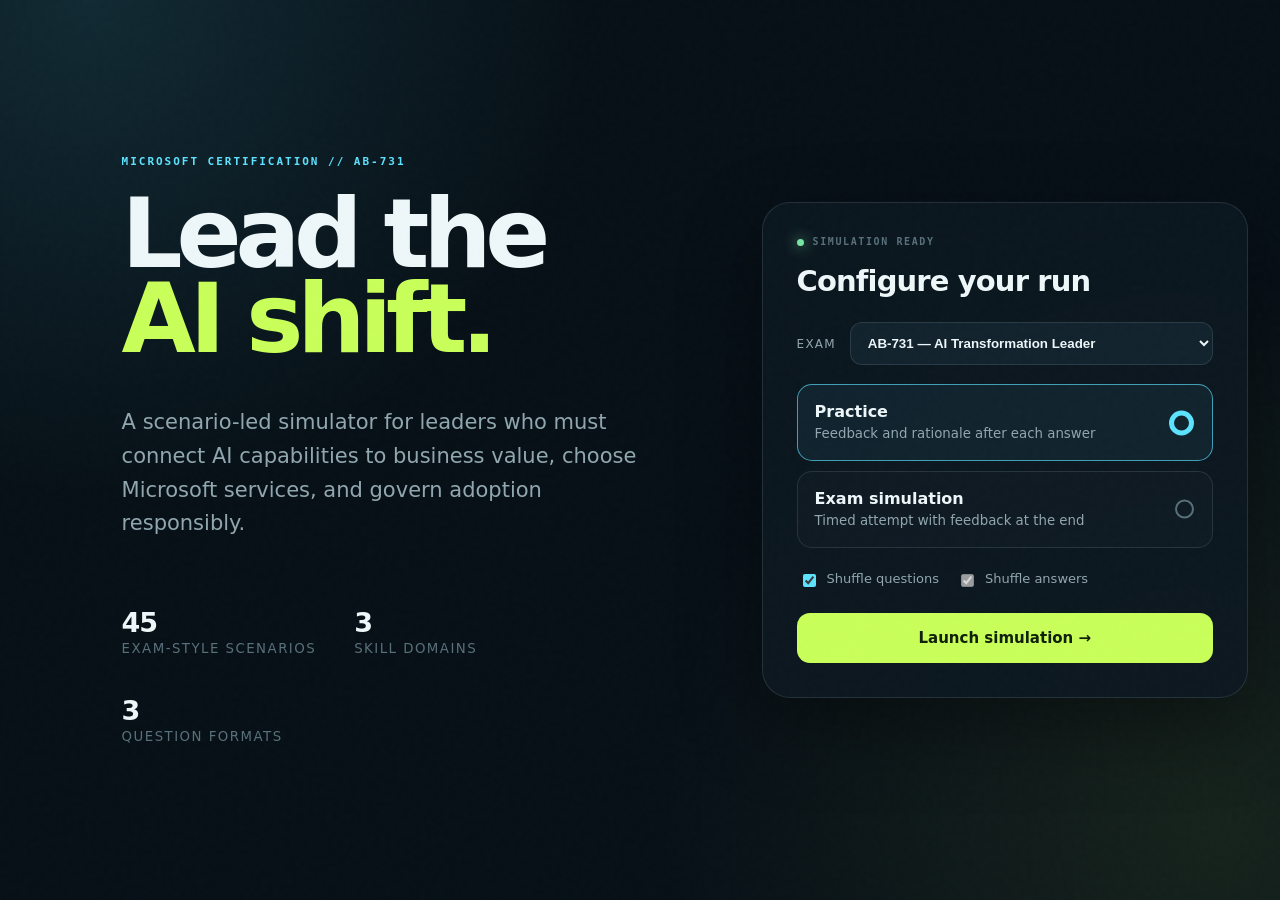
==== exam-simulator/index.html @ e02d30a2 "Add four-exam revision site and GitHub Pages deployment" ====
<!doctype html>
<html lang="en">
<head>
  <meta charset="utf-8">
  <meta name="viewport" content="width=device-width, initial-scale=1">
  <meta name="theme-color" content="#071017">
  <title>Certification Mission Control</title>
  <link rel="stylesheet" href="styles.css">
</head>
<body>
  <div class="grain"></div>
  <main id="app">
    <section id="home" class="home view">
      <div class="hero">
        <p class="kicker" id="examCode">CERTIFICATION SIMULATOR</p>
        <h1 id="heroTitle">Lead the<br><em>AI shift.</em></h1>
        <p class="intro" id="heroIntro"></p>
        <div class="metrics" id="metrics"></div>
      </div>
      <aside class="launch card">
        <div class="launch-heading"><span class="status-dot"></span><span>SIMULATION READY</span></div>
        <h2>Configure your run</h2>
        <label class="exam-picker"><span>Exam</span><select id="examSelect" aria-label="Choose an exam"></select></label>
        <label class="mode">
          <input type="radio" name="mode" value="practice" checked>
          <span><b>Practice</b><small>Feedback and rationale after each answer</small></span>
          <i></i>
        </label>
        <label class="mode">
          <input type="radio" name="mode" value="exam">
          <span><b>Exam simulation</b><small>Timed attempt with feedback at the end</small></span>
          <i></i>
        </label>
        <div class="toggles">
          <label><input id="shuffleQuestions" type="checkbox" checked> Shuffle questions</label>
          <label><input id="shuffleAnswers" type="checkbox" checked disabled> Shuffle answers</label>
        </div>
        <button id="start" class="primary">Launch simulation <span>→</span></button>
        <button id="resume" class="secondary full" hidden>Resume saved session</button>
      </aside>
    </section>

    <section id="session" class="session view" hidden>
      <aside class="rail">
        <div class="brand"><span id="brandMark">AB</span><b>Mission Control</b></div>
        <div class="rail-progress"><strong id="answeredCount">0/0</strong><small>answered</small></div>
        <div class="progress"><i id="progressFill"></i></div>
        <p class="rail-label">Question navigator</p>
        <div id="navigator" class="navigator"></div>
        <div class="legend"><span class="answered">Answered</span><span class="flagged">Flagged</span></div>
        <div class="shortcuts">
          <div><span>Select</span><kbd>1</kbd>–<kbd>4</kbd></div>
          <div><span>Navigate</span><kbd>←</kbd> <kbd>→</kbd></div>
          <div><span>Flag</span><kbd>F</kbd></div>
        </div>
      </aside>
      <div class="workspace">
        <header class="topbar">
          <span id="domain" class="domain"></span>
          <span id="clock" class="clock">00:00</span>
          <div class="top-actions">
            <button id="flag" class="icon-button">⚐ <span>Flag</span></button>
            <button id="finish" class="icon-button">Finish ↗</button>
          </div>
        </header>
        <div class="question-wrap">
          <article id="caseStudy" class="case-study" hidden>
            <button id="caseToggle" class="case-toggle"><span>CASE STUDY</span><b id="caseTitle"></b><i>−</i></button>
            <div id="caseBody" class="case-body"></div>
          </article>
          <div class="question-meta"><span id="questionNumber"></span><span id="questionType"></span></div>
          <h2 id="prompt" class="prompt"></h2>
          <p id="instruction" class="instruction"></p>
          <div id="answers" class="answers"></div>
          <div id="rationale" class="rationale" hidden></div>
        </div>
        <footer class="question-nav">
          <button id="previous" class="secondary">← Previous</button>
          <button id="check" class="primary compact" hidden>Check answer</button>
          <button id="next" class="primary compact">Next →</button>
        </footer>
      </div>
    </section>

    <section id="results" class="results view" hidden>
      <div class="results-wrap">
        <div class="score-card card">
          <div id="scoreRing" class="score-ring"><div><strong id="scorePercent">0%</strong><small>FINAL SCORE</small></div></div>
          <div class="score-copy">
            <p class="kicker">SIMULATION COMPLETE</p>
            <h2 id="headline"></h2>
            <p id="summary"></p>
            <div class="score-stats">
              <span><b id="correctCount">0</b><small>Correct</small></span>
              <span><b id="incorrectCount">0</b><small>Incorrect</small></span>
              <span><b id="timeUsed">0:00</b><small>Time used</small></span>
            </div>
            <div class="result-actions"><button id="retry" class="primary compact">Retry missed</button><button id="newRun" class="secondary">New simulation</button></div>
          </div>
        </div>
        <div id="domainResults" class="domain-results"></div>
        <div id="review" class="review"></div>
      </div>
    </section>
  </main>
  <div id="toast" class="toast"></div>
  <script src="exams/ab-731.js"></script>
  <script src="exams/ab-900.js"></script>
  <script src="exams/sc-500.js"></script>
  <script src="exams/ai-103.js"></script>
  <script src="app.js"></script>
</body>
</html>
---- exam-simulator/styles.css ----
:root{--bg:#071017;--panel:#0d1921;--panel2:#12232d;--ink:#edf7f9;--muted:#91a7af;--dim:#58707a;--line:rgba(190,225,234,.13);--cyan:#5de3ff;--lime:#c9ff59;--green:#77e4a4;--red:#ff6e7b;--amber:#ffb459;--shadow:0 28px 80px rgba(0,0,0,.38)}
*{box-sizing:border-box}html{scroll-behavior:smooth}body{margin:0;min-height:100vh;background:radial-gradient(circle at 7% 0,rgba(93,227,255,.12),transparent 31rem),radial-gradient(circle at 95% 92%,rgba(201,255,89,.08),transparent 35rem),var(--bg);color:var(--ink);font-family:Inter,ui-sans-serif,system-ui,-apple-system,"Segoe UI",sans-serif;-webkit-font-smoothing:antialiased}button,input{font:inherit}button{color:inherit}[hidden]{display:none!important}.grain{position:fixed;inset:0;pointer-events:none;z-index:50;opacity:.14;background-image:url("data:image/svg+xml,%3Csvg viewBox='0 0 180 180' xmlns='http://www.w3.org/2000/svg'%3E%3Cfilter id='n'%3E%3CfeTurbulence type='fractalNoise' baseFrequency='.85' numOctaves='3' stitchTiles='stitch'/%3E%3C/filter%3E%3Crect width='100%25' height='100%25' filter='url(%23n)' opacity='.12'/%3E%3C/svg%3E")}.view{animation:enter .4s cubic-bezier(.2,.8,.2,1)}@keyframes enter{from{opacity:0;transform:translateY(10px)}}
.home{min-height:100vh;max-width:1480px;margin:auto;padding:32px;display:grid;grid-template-columns:minmax(0,1.2fr) minmax(370px,.8fr)}.hero{padding:clamp(35px,7vw,105px);display:flex;flex-direction:column;justify-content:center}.kicker{margin:0;color:var(--cyan);font:700 11px/1.2 ui-monospace,SFMono-Regular,Consolas,monospace;letter-spacing:.18em}.hero h1{margin:24px 0;font-size:clamp(58px,7.5vw,108px);line-height:.88;letter-spacing:-.065em}.hero h1 em{display:inline-block;color:var(--lime);font-style:normal}.intro{max-width:650px;color:var(--muted);font-size:clamp(17px,2vw,21px);line-height:1.6}.metrics{display:flex;gap:38px;margin-top:45px;flex-wrap:wrap}.metric b{display:block;font-size:27px;letter-spacing:-.04em}.metric small{color:var(--dim);text-transform:uppercase;letter-spacing:.11em}.card{border:1px solid var(--line);background:rgba(13,25,33,.88);border-radius:28px;box-shadow:var(--shadow);backdrop-filter:blur(20px)}.launch{align-self:center;padding:34px}.launch-heading{display:flex;gap:9px;align-items:center;color:var(--dim);font:700 10px/1 ui-monospace,monospace;letter-spacing:.16em}.status-dot{width:7px;height:7px;border-radius:50%;background:var(--green);box-shadow:0 0 14px var(--green)}.launch h2{font-size:29px;letter-spacing:-.03em;margin:17px 0 24px}.mode{display:block;margin:10px 0;cursor:pointer}.mode input{position:absolute;opacity:0}.mode>span{display:block;padding:17px 45px 17px 17px;border:1px solid var(--line);border-radius:15px;position:relative;background:rgba(255,255,255,.015)}.mode b,.mode small{display:block}.mode small{color:var(--muted);margin-top:4px;line-height:1.35}.mode i{position:absolute}.mode>span:after{content:"";position:absolute;right:18px;top:50%;translate:0 -50%;width:15px;height:15px;border-radius:50%;border:2px solid var(--dim)}.mode input:checked+span{border-color:rgba(93,227,255,.65);background:rgba(93,227,255,.065)}.mode input:checked+span:after{border:5px solid var(--cyan)}.toggles{display:flex;gap:18px;margin:23px 2px;color:var(--muted);font-size:13px;flex-wrap:wrap}.toggles label{display:flex;gap:8px}.toggles input{accent-color:var(--cyan)}.primary,.secondary,.icon-button{border-radius:13px;padding:14px 18px;cursor:pointer;font-weight:750;border:1px solid transparent}.primary{border:0;background:var(--lime);color:#10200a}.primary:hover{box-shadow:0 12px 30px rgba(201,255,89,.15);transform:translateY(-1px)}.launch>.primary{width:100%;font-size:15px;padding:16px}.secondary,.icon-button{background:transparent;border-color:var(--line);color:var(--muted)}.secondary:hover,.icon-button:hover{border-color:var(--cyan);color:var(--ink)}.full{width:100%;margin-top:10px}
.session{min-height:100vh;display:grid;grid-template-columns:286px minmax(0,1fr)}.rail{height:100vh;position:sticky;top:0;padding:25px 22px;border-right:1px solid var(--line);background:rgba(7,16,23,.86);backdrop-filter:blur(18px);display:flex;flex-direction:column;z-index:5}.brand{display:flex;gap:12px;align-items:center}.brand>span{width:39px;height:39px;display:grid;place-items:center;border-radius:11px;background:linear-gradient(135deg,var(--cyan),var(--lime));color:var(--bg);font-weight:900;font-size:12px}.rail-progress{margin:28px 0 12px;display:flex;justify-content:space-between;align-items:end}.rail-progress strong{font-size:34px;letter-spacing:-.05em}.rail-progress small{color:var(--muted)}.progress{height:6px;border-radius:9px;background:var(--panel2);overflow:hidden}.progress i{display:block;height:100%;width:0;background:linear-gradient(90deg,var(--cyan),var(--lime));transition:width .3s}.rail-label{margin:27px 0 11px;color:var(--dim);font:700 10px/1 ui-monospace,monospace;letter-spacing:.16em;text-transform:uppercase}.navigator{display:grid;grid-template-columns:repeat(5,1fr);gap:7px;overflow:auto;padding:2px 2px 10px}.navigator button{aspect-ratio:1;border:1px solid var(--line);border-radius:9px;background:var(--panel);color:var(--muted);font-size:11px;cursor:pointer;position:relative}.navigator button.active{background:var(--cyan);border-color:var(--cyan);color:var(--bg);font-weight:900}.navigator button.done:not(.active){border-color:rgba(201,255,89,.38);background:rgba(201,255,89,.09);color:var(--ink)}.navigator button.flagged:after{content:"";position:absolute;width:5px;height:5px;border-radius:50%;right:4px;top:4px;background:var(--amber)}.legend{display:flex;gap:14px;color:var(--dim);font-size:10px;margin-top:5px}.legend span:before{content:"";display:inline-block;width:6px;height:6px;border-radius:50%;margin-right:5px}.legend .answered:before{background:var(--lime)}.legend .flagged:before{background:var(--amber)}.shortcuts{margin-top:auto}.shortcuts div{display:flex;justify-content:space-between;margin:8px 0;color:var(--dim);font-size:11px}kbd{padding:2px 6px;border:1px solid var(--line);border-radius:5px;background:var(--panel);color:var(--muted)}.workspace{min-width:0;display:flex;flex-direction:column}.topbar{min-height:82px;padding:17px clamp(22px,5vw,68px);border-bottom:1px solid var(--line);display:grid;grid-template-columns:1fr auto 1fr;align-items:center}.domain{color:var(--cyan);font:700 11px/1.4 ui-monospace,monospace;letter-spacing:.12em;text-transform:uppercase}.clock{padding:10px 14px;border:1px solid var(--line);border-radius:99px;background:var(--panel);font:700 14px/1 ui-monospace,monospace}.clock:before{content:"";display:inline-block;width:7px;height:7px;margin-right:8px;border-radius:50%;background:var(--green);box-shadow:0 0 10px var(--green)}.clock.urgent{color:var(--red)}.clock.urgent:before{background:var(--red)}.top-actions{justify-self:end;display:flex;gap:8px}.icon-button{padding:10px 13px}.icon-button.on{color:var(--amber);border-color:rgba(255,180,89,.4)}.question-wrap{width:min(920px,calc(100% - 48px));margin:auto;padding:48px 0 38px}.case-study{border:1px solid rgba(93,227,255,.22);background:rgba(93,227,255,.045);border-radius:16px;margin-bottom:30px;overflow:hidden}.case-toggle{width:100%;display:grid;grid-template-columns:auto 1fr auto;gap:14px;text-align:left;padding:17px 19px;border:0;background:transparent;cursor:pointer;align-items:center}.case-toggle span{color:var(--cyan);font:700 10px/1 ui-monospace,monospace;letter-spacing:.14em}.case-toggle b{font-size:14px}.case-body{padding:0 20px 20px;color:#b7cbd1;line-height:1.65}.case-body p:last-child{margin-bottom:0}.case-study.closed .case-body{display:none}.case-study.closed .case-toggle i{transform:rotate(45deg)}.question-meta{display:flex;justify-content:space-between;color:var(--dim);font:700 11px/1 ui-monospace,monospace;letter-spacing:.08em}.prompt{font-size:clamp(25px,3vw,37px);line-height:1.28;letter-spacing:-.035em;margin:22px 0 11px}.instruction{color:var(--cyan);font-size:13px;margin:0 0 25px}.answers{display:grid;gap:11px}.answer{width:100%;display:grid;grid-template-columns:40px 1fr 22px;align-items:center;gap:13px;text-align:left;padding:16px 17px;border:1px solid var(--line);border-radius:15px;background:rgba(13,25,33,.72);cursor:pointer}.answer:hover{border-color:rgba(93,227,255,.45);transform:translateX(3px)}.answer .key{width:35px;height:35px;display:grid;place-items:center;border:1px solid var(--line);border-radius:10px;color:var(--muted);font:700 12px/1 ui-monospace,monospace}.answer.selected{border-color:var(--cyan);background:rgba(93,227,255,.075)}.answer.selected .key{background:var(--cyan);border-color:var(--cyan);color:var(--bg)}.answer.correct{border-color:var(--green);background:rgba(119,228,164,.07)}.answer.correct .key{background:var(--green);border-color:var(--green);color:var(--bg)}.answer.wrong{border-color:var(--red);background:rgba(255,110,123,.07)}.answer.wrong .key{background:var(--red);border-color:var(--red);color:var(--bg)}.answer .mark{font-weight:900}.correct .mark{color:var(--green)}.wrong .mark{color:var(--red)}.order-list{display:grid;gap:10px}.order-item{display:grid;grid-template-columns:40px 1fr auto;gap:13px;align-items:center;padding:14px 15px;border:1px solid var(--line);border-radius:14px;background:var(--panel)}.order-number{width:34px;height:34px;display:grid;place-items:center;border-radius:9px;background:var(--panel2);color:var(--cyan);font:800 12px/1 ui-monospace,monospace}.order-controls{display:flex;gap:5px}.order-controls button{width:31px;height:31px;border:1px solid var(--line);border-radius:8px;background:transparent;cursor:pointer}.order-controls button:hover{border-color:var(--cyan)}.rationale{margin-top:21px;padding:19px 21px;border:1px solid rgba(119,228,164,.22);border-radius:15px;background:rgba(119,228,164,.05);color:#c5d9d1;line-height:1.6}.rationale b{display:block;color:var(--green);font:700 11px/1.2 ui-monospace,monospace;letter-spacing:.13em;margin-bottom:5px}.question-nav{width:min(920px,calc(100% - 48px));margin:0 auto;padding:19px 0 31px;border-top:1px solid var(--line);display:flex;justify-content:space-between;gap:10px}.compact{width:auto}.toast{position:fixed;bottom:24px;left:50%;translate:-50% 20px;padding:11px 16px;border-radius:10px;background:var(--ink);color:var(--bg);font-weight:800;font-size:13px;opacity:0;transition:.22s;z-index:80}.toast.show{opacity:1;translate:-50% 0}
.results{min-height:100vh;padding:44px 24px}.results-wrap{width:min(1080px,100%);margin:auto}.score-card{padding:42px;display:grid;grid-template-columns:.8fr 1.2fr;gap:52px;align-items:center}.score-ring{--score:0;width:min(270px,70vw);aspect-ratio:1;margin:auto;display:grid;place-items:center;border-radius:50%;background:conic-gradient(var(--lime) calc(var(--score)*1%),var(--panel2) 0);position:relative}.score-ring:after{content:"";position:absolute;inset:13px;border-radius:50%;background:var(--panel)}.score-ring>div{z-index:1;text-align:center}.score-ring strong{display:block;font-size:67px;line-height:1;letter-spacing:-.07em}.score-ring small{color:var(--muted);letter-spacing:.14em}.score-copy h2{font-size:clamp(38px,5vw,62px);line-height:1;letter-spacing:-.055em;margin:14px 0}.score-copy>p:not(.kicker){color:var(--muted);font-size:17px;line-height:1.55}.score-stats{display:flex;gap:30px;margin:26px 0}.score-stats b,.score-stats small{display:block}.score-stats b{font-size:24px}.score-stats small{color:var(--dim);text-transform:uppercase;letter-spacing:.1em;font-size:10px}.result-actions{display:flex;gap:10px}.domain-results{display:grid;grid-template-columns:repeat(3,1fr);gap:14px;margin-top:15px}.domain-card{padding:20px;border:1px solid var(--line);border-radius:17px;background:var(--panel)}.domain-card>small{display:block;min-height:34px;color:var(--muted);line-height:1.35}.domain-line{display:flex;justify-content:space-between;align-items:end;margin:15px 0 8px}.domain-line b{font-size:25px}.domain-line span{color:var(--dim);font-size:12px}.review{margin-top:15px;border:1px solid var(--line);border-radius:18px;overflow:hidden}.review-item{display:grid;grid-template-columns:42px 1fr auto;gap:14px;align-items:center;padding:15px 18px;background:var(--panel);border-bottom:1px solid var(--line);cursor:pointer}.review-item:last-child{border-bottom:0}.review-item:hover{background:var(--panel2)}.result-icon{width:32px;height:32px;display:grid;place-items:center;border-radius:50%;background:rgba(255,110,123,.1);color:var(--red);font-weight:900}.result-icon.ok{color:var(--green);background:rgba(119,228,164,.1)}.review-text{white-space:nowrap;overflow:hidden;text-overflow:ellipsis}.review-domain{color:var(--dim);font-size:10px}
@media(max-width:900px){.home{grid-template-columns:1fr;padding:18px}.hero{padding:52px 14px 30px}.launch{width:100%}.session{grid-template-columns:1fr}.rail{position:static;height:auto;padding:13px 17px;flex-direction:row;align-items:center;border-right:0;border-bottom:1px solid var(--line)}.rail-progress{margin:0 0 0 auto;display:block}.rail-progress strong{font-size:18px}.rail-progress small,.rail>.progress,.rail-label,.navigator,.legend,.shortcuts{display:none}.topbar{min-height:69px;padding:12px 17px;grid-template-columns:1fr auto}.domain{display:none}.clock{justify-self:start}.score-card{grid-template-columns:1fr;padding:28px 20px}.domain-results{grid-template-columns:1fr}}@media(max-width:560px){.hero h1{font-size:55px}.launch{padding:22px}.question-wrap,.question-nav{width:calc(100% - 28px)}.prompt{font-size:25px}.answer{grid-template-columns:36px 1fr 18px;padding:14px;gap:9px}.top-actions span{display:none}.score-stats{gap:18px}.review-domain{display:none}.review-item{grid-template-columns:40px 1fr}}@media(prefers-reduced-motion:reduce){*,*:before,*:after{animation:none!important;transition:none!important;scroll-behavior:auto!important}}
.exam-picker{display:grid;grid-template-columns:auto minmax(0,1fr);gap:14px;align-items:center;margin:0 0 19px;color:var(--muted);font-size:12px;text-transform:uppercase;letter-spacing:.1em}.exam-picker select{width:100%;min-width:0;padding:12px 38px 12px 13px;border:1px solid var(--line);border-radius:12px;background:var(--panel2);color:var(--ink);font-weight:750;text-transform:none;letter-spacing:0;cursor:pointer}.exam-picker select:focus{outline:2px solid rgba(93,227,255,.35);border-color:var(--cyan)}
.rationale p{margin:9px 0}.rationale .correct-answer{color:var(--ink);font-weight:750}.rationale a{display:inline-block;margin-top:8px;color:var(--cyan);text-decoration:underline;text-underline-offset:3px}
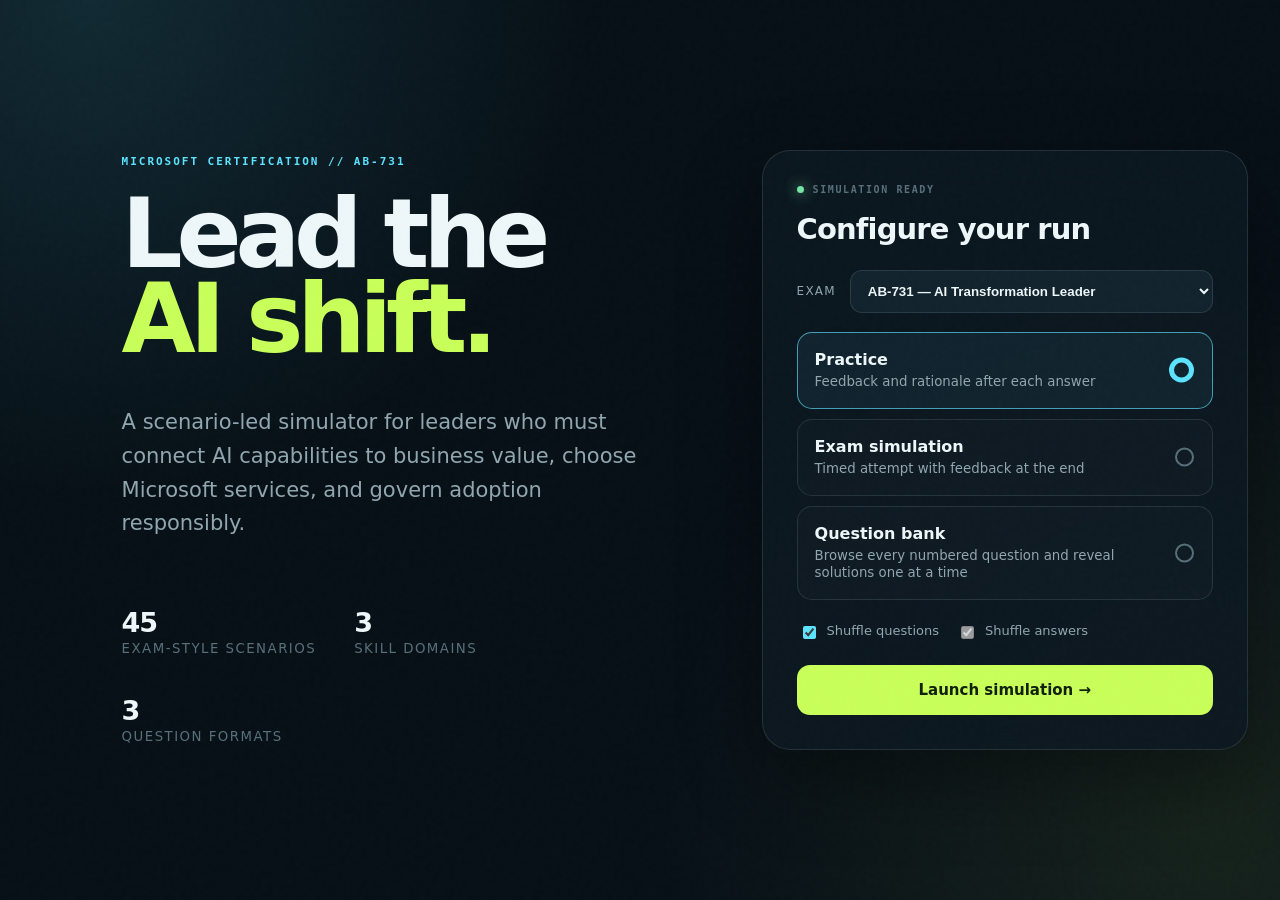
==== commit e9c96cb6: "AB-900 v3: 35 new questions, Yes/No and matching types, question-bank view Co-Authored-By: Claude Op" ====
--- a/exam-simulator/index.html
+++ b/exam-simulator/index.html
@@ -29,6 +29,11 @@
         <label class="mode">
           <input type="radio" name="mode" value="exam">
           <span><b>Exam simulation</b><small>Timed attempt with feedback at the end</small></span>
+          <i></i>
+        </label>
+        <label class="mode">
+          <input type="radio" name="mode" value="bank">
+          <span><b>Question bank</b><small>Browse every numbered question and reveal solutions one at a time</small></span>
           <i></i>
         </label>
         <div class="toggles">
@@ -102,6 +107,30 @@
         <div id="review" class="review"></div>
       </div>
     </section>
+
+    <section id="bank" class="bank" hidden>
+      <header class="bank-top">
+        <div class="bank-top-inner">
+          <span class="bank-brand">Practice Question Bank</span>
+          <button id="bankHome" class="bank-back">← Back to simulator</button>
+        </div>
+      </header>
+      <div class="bank-wrap">
+        <div class="bank-title">
+          <h1 id="bankTitle"></h1>
+          <p id="bankSubtitle"></p>
+          <div id="bankLegend" class="bank-legend"></div>
+        </div>
+        <div class="bank-toolbar">
+          <label class="bank-filter">Topic <select id="bankTopic" aria-label="Filter by topic"></select></label>
+          <label class="bank-toggle"><input type="checkbox" id="bankShowAll"> Show all solutions</label>
+          <span id="bankCount" class="bank-count"></span>
+        </div>
+        <div id="bankList" class="bank-list"></div>
+        <nav id="bankPager" class="bank-pager" aria-label="Question pages"></nav>
+        <p class="bank-footnote">Original practice questions written against the official Microsoft skills outline. Not actual exam content.</p>
+      </div>
+    </section>
   </main>
   <div id="toast" class="toast"></div>
   <script src="exams/ab-731.js"></script>
--- a/exam-simulator/styles.css
+++ b/exam-simulator/styles.css
@@ -6,3 +6,27 @@
 @media(max-width:900px){.home{grid-template-columns:1fr;padding:18px}.hero{padding:52px 14px 30px}.launch{width:100%}.session{grid-template-columns:1fr}.rail{position:static;height:auto;padding:13px 17px;flex-direction:row;align-items:center;border-right:0;border-bottom:1px solid var(--line)}.rail-progress{margin:0 0 0 auto;display:block}.rail-progress strong{font-size:18px}.rail-progress small,.rail>.progress,.rail-label,.navigator,.legend,.shortcuts{display:none}.topbar{min-height:69px;padding:12px 17px;grid-template-columns:1fr auto}.domain{display:none}.clock{justify-self:start}.score-card{grid-template-columns:1fr;padding:28px 20px}.domain-results{grid-template-columns:1fr}}@media(max-width:560px){.hero h1{font-size:55px}.launch{padding:22px}.question-wrap,.question-nav{width:calc(100% - 28px)}.prompt{font-size:25px}.answer{grid-template-columns:36px 1fr 18px;padding:14px;gap:9px}.top-actions span{display:none}.score-stats{gap:18px}.review-domain{display:none}.review-item{grid-template-columns:40px 1fr}}@media(prefers-reduced-motion:reduce){*,*:before,*:after{animation:none!important;transition:none!important;scroll-behavior:auto!important}}
 .exam-picker{display:grid;grid-template-columns:auto minmax(0,1fr);gap:14px;align-items:center;margin:0 0 19px;color:var(--muted);font-size:12px;text-transform:uppercase;letter-spacing:.1em}.exam-picker select{width:100%;min-width:0;padding:12px 38px 12px 13px;border:1px solid var(--line);border-radius:12px;background:var(--panel2);color:var(--ink);font-weight:750;text-transform:none;letter-spacing:0;cursor:pointer}.exam-picker select:focus{outline:2px solid rgba(93,227,255,.35);border-color:var(--cyan)}
 .rationale p{margin:9px 0}.rationale .correct-answer{color:var(--ink);font-weight:750}.rationale a{display:inline-block;margin-top:8px;color:var(--cyan);text-decoration:underline;text-underline-offset:3px}
+/* Yes/No and matching questions (session view) */
+.yn-table{display:grid;gap:8px}.yn-row{display:grid;grid-template-columns:1fr 70px 70px;align-items:center;gap:10px;padding:13px 16px;border:1px solid var(--line);border-radius:14px;background:rgba(13,25,33,.72)}.yn-head{background:transparent;border-color:transparent;padding-top:0;padding-bottom:0;color:var(--dim);font:700 10px/1 ui-monospace,monospace;letter-spacing:.14em;text-transform:uppercase}.yn-head span:not(:first-child){text-align:center}.yn-text{line-height:1.45}.yn-btn{justify-self:center;width:30px;height:30px;border-radius:50%;border:2px solid var(--dim);background:transparent;cursor:pointer;display:grid;place-items:center;padding:0}.yn-btn i{width:12px;height:12px;border-radius:50%;background:transparent}.yn-btn:hover:not(:disabled){border-color:var(--cyan)}.yn-btn.selected{border-color:var(--cyan)}.yn-btn.selected i{background:var(--cyan)}.yn-btn.right{border-color:var(--green);box-shadow:0 0 0 4px rgba(119,228,164,.15)}.yn-row.correct{border-color:rgba(119,228,164,.55)}.yn-row.wrong{border-color:rgba(255,110,123,.55)}.yn-row.wrong .yn-btn.selected i{background:var(--red)}.yn-row.wrong .yn-btn.selected{border-color:var(--red)}
+.match-list{display:grid;gap:10px}.match-row{display:grid;grid-template-columns:minmax(0,1fr) minmax(200px,.8fr);gap:14px;align-items:center;padding:14px 16px;border:1px solid var(--line);border-radius:14px;background:rgba(13,25,33,.72)}.match-text{line-height:1.45}.match-row select{width:100%;padding:11px 12px;border:1px solid var(--line);border-radius:10px;background:var(--panel2);color:var(--ink);font:inherit;font-size:14px}.match-row select:focus{outline:2px solid rgba(93,227,255,.35);border-color:var(--cyan)}.match-row.correct{border-color:rgba(119,228,164,.55)}.match-row.wrong{border-color:rgba(255,110,123,.55)}.match-fix{grid-column:2;color:var(--green);font-size:12px}
+@media(max-width:560px){.yn-row{grid-template-columns:1fr 46px 46px;padding:12px}.match-row{grid-template-columns:1fr}.match-fix{grid-column:1}}
+
+/* Question bank view: light, numbered list with Reveal Solution */
+body.bank-open{background:#eef0f3}body.bank-open .grain{display:none}
+.bank{--b-bg:#eef0f3;--b-card:#fff;--b-ink:#212529;--b-muted:#5f6b76;--b-line:#d9dde2;--b-head:#f6f7f9;--b-nav:#263544;--b-blue:#1d6fd8;--b-blue-soft:#e8f1fd;--b-green:#1e8e3e;--b-green-soft:#e6f4ea;--b-red:#c5221f;--b-red-soft:#fce8e6;min-height:100vh;background:var(--b-bg);color:var(--b-ink);font-family:"Segoe UI",Roboto,Helvetica,Arial,sans-serif;font-size:15px;line-height:1.55}
+.bank-top{background:var(--b-nav);color:#fff}.bank-top-inner{max-width:1000px;margin:auto;padding:13px 16px;display:flex;justify-content:space-between;align-items:center;gap:12px}.bank-brand{font-weight:700;letter-spacing:.01em}.bank-back{background:transparent;border:1px solid rgba(255,255,255,.35);color:#fff;border-radius:4px;padding:6px 12px;cursor:pointer;font-size:13px}.bank-back:hover{background:rgba(255,255,255,.1)}
+.bank-wrap{max-width:1000px;margin:auto;padding:24px 16px 48px}.bank-title h1{margin:0 0 4px;font-size:26px;font-weight:700;letter-spacing:0;line-height:1.25}.bank-title p{margin:0;color:var(--b-muted)}.bank-legend{display:flex;flex-wrap:wrap;gap:6px 18px;margin-top:12px;font-size:13px;color:var(--b-muted)}.bank-legend b{color:var(--b-ink)}
+.bank-toolbar{display:flex;flex-wrap:wrap;align-items:center;gap:12px 22px;margin:20px 0 16px;padding:12px 14px;background:var(--b-card);border:1px solid var(--b-line);border-radius:4px}.bank-filter{display:flex;align-items:center;gap:8px;font-weight:600}.bank-filter select{padding:6px 8px;border:1px solid var(--b-line);border-radius:4px;background:#fff;color:var(--b-ink);font:inherit;font-size:14px;max-width:100%}.bank-toggle{display:flex;align-items:center;gap:7px;cursor:pointer}.bank-toggle input{accent-color:var(--b-blue);width:16px;height:16px}.bank-count{margin-left:auto;color:var(--b-muted);font-size:13px}
+.bq{background:var(--b-card);border:1px solid var(--b-line);border-radius:4px;margin-bottom:18px;box-shadow:0 1px 2px rgba(0,0,0,.04)}.bq-head{display:flex;justify-content:space-between;align-items:center;padding:10px 16px;background:var(--b-head);border-bottom:1px solid var(--b-line);border-radius:4px 4px 0 0}.bq-num{font-weight:700;font-size:16px}.bq-topic{font-size:13px;color:var(--b-muted);font-weight:600}.bq-body{padding:16px}
+.bq-case{border:1px solid var(--b-line);border-left:4px solid var(--b-blue);border-radius:3px;margin-bottom:14px;background:#fafbfc}.bq-case summary{cursor:pointer;padding:9px 12px;font-weight:600;color:var(--b-blue)}.bq-case-body{padding:0 14px 6px;color:#343a40}
+.bq-prompt{margin:0 0 10px;white-space:pre-line}.bq-label{font-weight:700}.bq-note{margin:0 0 12px;color:#343a40}.bq-hot{margin:0 0 8px;font-weight:600}
+.bq-choices{list-style:none;margin:0 0 14px;padding:0}.bq-choice{padding:9px 12px;margin:0 0 6px;border:1px solid transparent;border-radius:3px;cursor:pointer;line-height:1.45}.bq-choice:hover{background:#f3f5f8;border-color:var(--b-line)}.bq-choice:focus-visible{outline:2px solid var(--b-blue);outline-offset:1px}.bq-letter{font-weight:700;margin-right:4px}.bq-choice.selected{background:var(--b-blue-soft);border-color:#9cc3f5}.bq-choice.correct{background:var(--b-green-soft);border-color:#8fd19e}.bq-choice.wrong{background:var(--b-red-soft);border-color:#f1a7a3}.bq-most{display:inline-block;margin-left:6px;padding:1px 7px;border-radius:10px;background:var(--b-green);color:#fff;font-size:11px;font-weight:700;vertical-align:1px}
+.bq-yn{width:100%;border-collapse:collapse;margin:0 0 14px;font-size:14px}.bq-yn th,.bq-yn td{border:1px solid var(--b-line);padding:9px 10px;text-align:left;vertical-align:middle}.bq-yn th{background:var(--b-head);font-weight:700}.bq-yn th:not(:first-child),.bq-yn td:not(:first-child){width:64px;text-align:center}.bq-yn td.right{background:var(--b-green-soft)}.bq-radio{width:20px;height:20px;border-radius:50%;border:2px solid #8a949e;background:#fff;cursor:pointer;padding:0;vertical-align:middle}.bq-radio.on{border-color:var(--b-blue);background:radial-gradient(circle,var(--b-blue) 0 45%,#fff 50%)}.bq-yn.solved .dot{display:inline-block;width:16px;height:16px;border-radius:50%;background:var(--b-green)}.bq-yn.solved .ring{display:inline-block;width:16px;height:16px;border-radius:50%;border:2px solid #b8c0c8}
+.bq-match{display:grid;grid-template-columns:minmax(0,.8fr) minmax(0,1.2fr);gap:14px;margin:0 0 14px}.bq-match-col{border:1px solid var(--b-line);border-radius:3px;padding:10px 12px}.bq-match-col h4{margin:0 0 8px;font-size:13px;text-transform:uppercase;letter-spacing:.04em;color:var(--b-muted)}.bq-chip{padding:7px 10px;margin:0 0 6px;border:1px solid var(--b-line);border-radius:3px;background:#f8f9fa;font-size:14px}.bq-match-row{display:grid;gap:5px;margin:0 0 10px;font-size:14px}.bq-match-row select{padding:7px 8px;border:1px solid #b8c0c8;border-radius:3px;background:#fff;color:var(--b-ink);font:inherit;font-size:14px;width:100%}
+.bq-order{margin:0 0 14px;padding-left:24px}.bq-order li{display:flex;justify-content:space-between;gap:10px;align-items:center;padding:7px 10px;margin:0 0 6px;border:1px solid var(--b-line);border-radius:3px;background:#f8f9fa}.bq-move{display:flex;gap:4px;flex:none}.bq-move button{width:28px;height:26px;border:1px solid var(--b-line);border-radius:3px;background:#fff;cursor:pointer;font-size:10px;color:#495057;padding:0}.bq-move button:disabled{opacity:.35;cursor:default}
+.bq-actions{display:flex;flex-wrap:wrap;align-items:center;gap:10px}.bq-reveal{background:var(--b-blue);color:#fff;border:0;border-radius:4px;padding:8px 16px;font-weight:600;cursor:pointer;font-size:14px}.bq-reveal:hover{background:#155bb5}.bq-reset{background:#fff;color:var(--b-muted);border:1px solid var(--b-line);border-radius:4px;padding:7px 12px;cursor:pointer;font-size:13px}.bq-reset:hover{color:var(--b-ink);border-color:#b8c0c8}.bq-status{font-size:13px;color:var(--b-muted)}.bq-status.ok{color:var(--b-green);font-weight:600}.bq-status.bad{color:var(--b-red);font-weight:600}
+.bq-solution{margin-top:14px;padding:14px 16px;border:1px solid var(--b-line);border-radius:3px;background:#fbfcfd}.bq-key{margin:0 0 8px}.bq-key span{color:var(--b-green);font-weight:700;font-size:16px;letter-spacing:.05em}.bq-boxes{margin:0 0 10px;padding-left:20px}.bq-boxes li{margin:3px 0}.bq-boxes span{color:var(--b-green);font-weight:600}.bq-expl p{margin:4px 0 8px}.bq-ref{font-size:13px;color:var(--b-muted);margin:8px 0 0;word-break:break-word}.bq-ref a{color:var(--b-blue)}.bq-empty{color:var(--b-muted)}
+.bank-pager{display:flex;flex-wrap:wrap;justify-content:center;gap:5px;margin-top:22px}.bank-pager button{min-width:36px;padding:7px 11px;border:1px solid var(--b-line);border-radius:3px;background:#fff;color:var(--b-blue);cursor:pointer;font-size:14px}.bank-pager button.current{background:var(--b-blue);border-color:var(--b-blue);color:#fff;font-weight:700}.bank-pager button:disabled{color:#adb5bd;cursor:default}.bank-footnote{margin-top:26px;text-align:center;color:var(--b-muted);font-size:12px}
+@media(max-width:640px){.bank-count{margin-left:0;width:100%}.bq-match{grid-template-columns:1fr}.bank-title h1{font-size:21px}.bq-body{padding:13px}.bq-yn th:not(:first-child),.bq-yn td:not(:first-child){width:46px}}
+@media(prefers-color-scheme:dark){.bank{--b-bg:#15191e;--b-card:#1d232a;--b-ink:#e6e9ec;--b-muted:#9aa5b1;--b-line:#323b45;--b-head:#232a32;--b-nav:#0f141a;--b-blue:#4c93ec;--b-blue-soft:#1f3149;--b-green:#4cc26b;--b-green-soft:#1d3527;--b-red:#ef6b66;--b-red-soft:#3b2222}body.bank-open{background:#15191e}.bq-case,.bq-solution{background:#1a2026}.bq-case-body,.bq-note{color:#c9d0d6}.bq-choice:hover{background:#242c35}.bank-filter select,.bq-match-row select,.bq-radio,.bq-move button,.bank-pager button,.bq-reset{background:#1d232a;color:var(--b-ink)}.bank-pager button{color:var(--b-blue)}.bank-pager button.current{color:#fff}.bq-chip,.bq-order li{background:#232a32}.bq-radio.on{background:radial-gradient(circle,var(--b-blue) 0 45%,#1d232a 50%)}}
+.bank,.bank-wrap,.bank-toolbar{min-width:0}.bank-filter{min-width:0;max-width:100%;flex:1 1 280px}.bank-filter select{flex:1;min-width:0;text-overflow:ellipsis}.bq-prompt,.bq-choice,.bq-yn td{overflow-wrap:anywhere}
